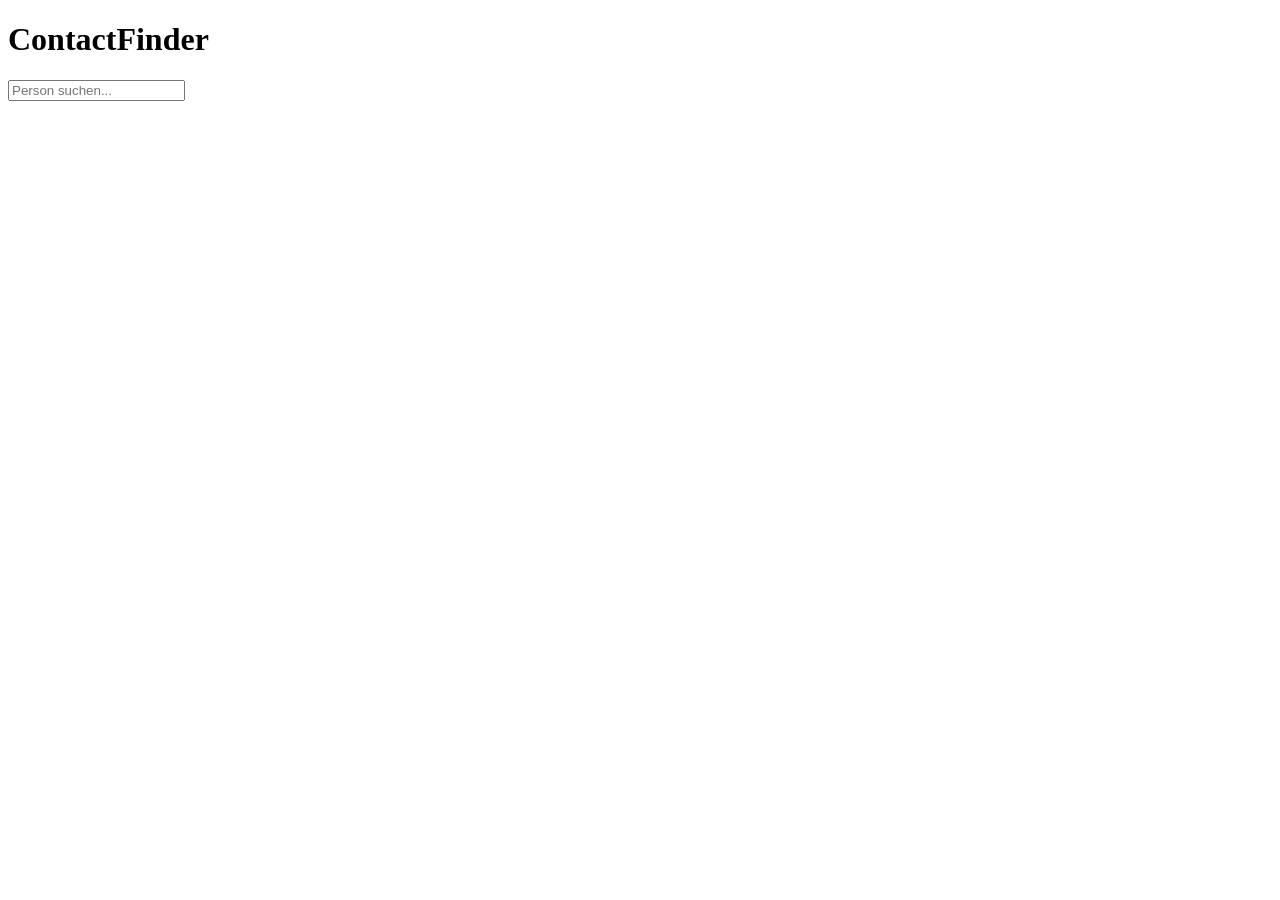
==== index.html @ 4f98c47f "Add initial HTML structure for ContactFinder" ====
<!DOCTYPE html>
<html lang="de">
<head>
    <meta charset="UTF-8">
    <meta name="viewport" content="width=device-width, initial-scale=1.0">
    <title>ContactFinder</title>
    <link rel="stylesheet" href="style.css">
</head>

<body>

<div class="container">

    <h1>ContactFinder</h1>

    <input 
        id="search"
        type="text"
        placeholder="Person suchen..."
    >

    <div id="results"></div>

</div>


<script src="script.js"></script>

</body>
</html>
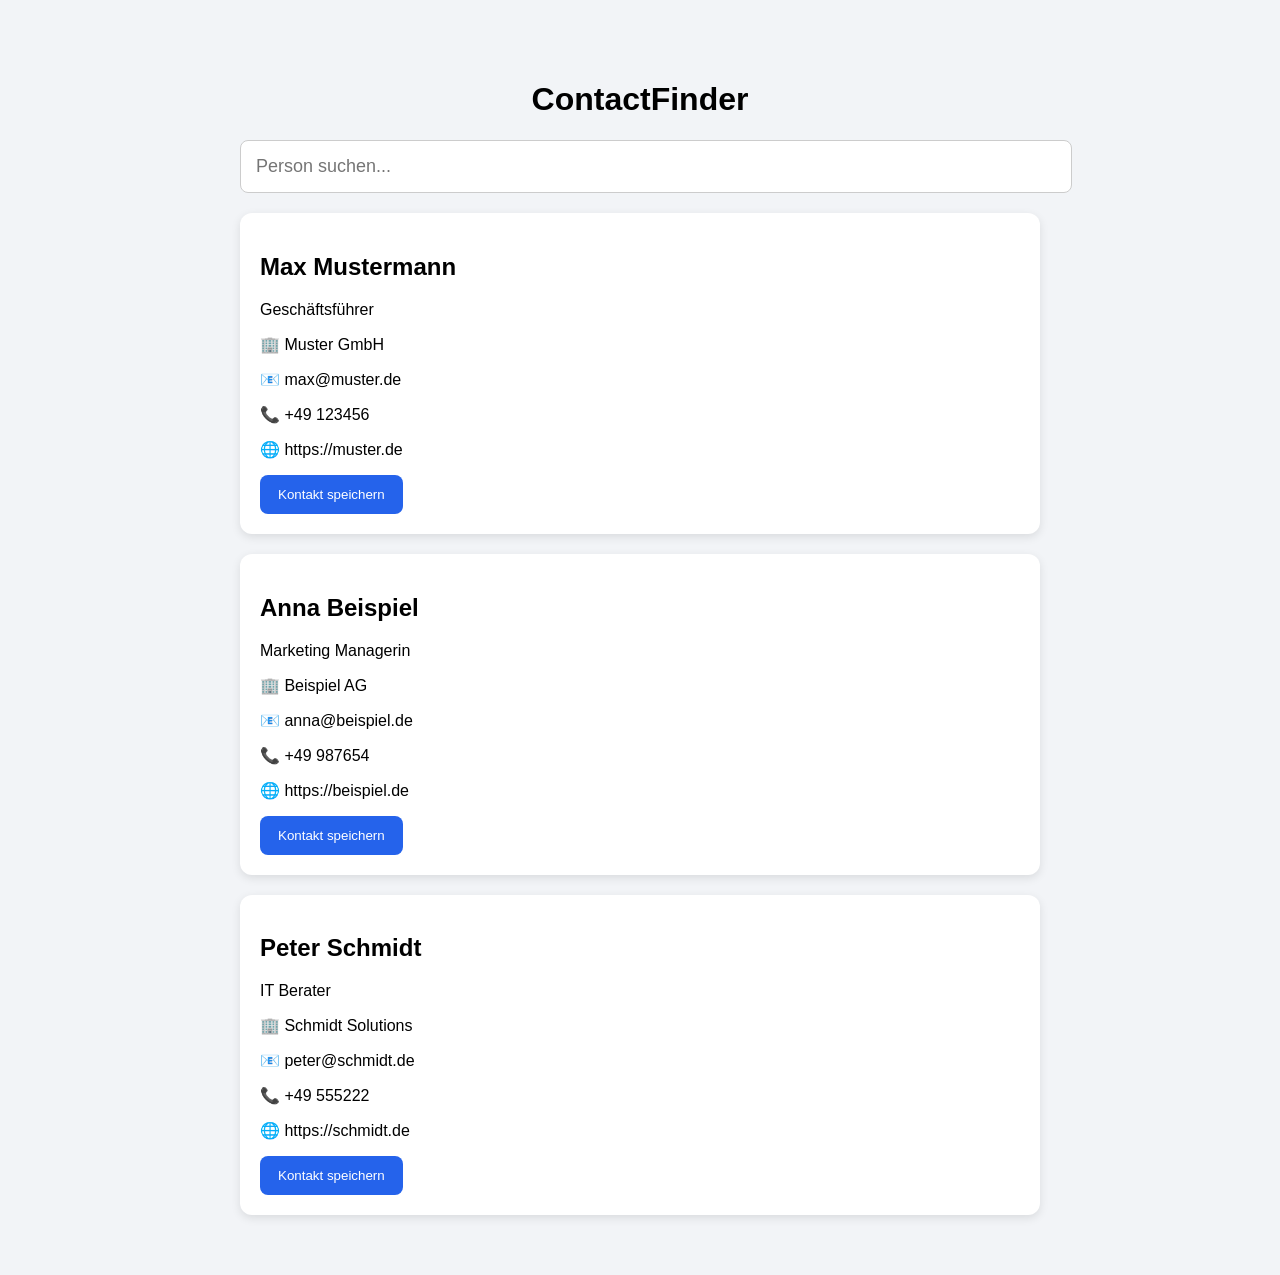
==== commit 88c9b7b7: "Remove unnecessary meta viewport tag" ====
--- a/index.html
+++ b/index.html
@@ -1,25 +1,24 @@
 <!DOCTYPE html>
 <html lang="de">
+
 <head>
-    <meta charset="UTF-8">
-    <meta name="viewport" content="width=device-width, initial-scale=1.0">
-    <title>ContactFinder</title>
-    <link rel="stylesheet" href="style.css">
+<meta charset="UTF-8">
+<title>ContactFinder</title>
+<link rel="stylesheet" href="style.css">
 </head>
 
 <body>
 
 <div class="container">
 
-    <h1>ContactFinder</h1>
+<h1>ContactFinder</h1>
 
-    <input 
-        id="search"
-        type="text"
-        placeholder="Person suchen..."
-    >
+<input 
+id="search"
+placeholder="Person suchen..."
+>
 
-    <div id="results"></div>
+<div id="results"></div>
 
 </div>
 
@@ -27,4 +26,5 @@
 <script src="script.js"></script>
 
 </body>
+
 </html>
--- a/style.css
+++ b/style.css
@@ -0,0 +1,66 @@
+body {
+    margin: 0;
+    font-family: Arial, sans-serif;
+    background: #f2f4f7;
+}
+
+
+.container {
+    max-width: 800px;
+    margin: 40px auto;
+    padding: 20px;
+}
+
+
+h1 {
+    text-align: center;
+}
+
+
+input {
+    width: 100%;
+    padding: 15px;
+    font-size: 18px;
+    border-radius: 8px;
+    border: 1px solid #ccc;
+}
+
+
+.card {
+
+    background: white;
+
+    margin-top: 20px;
+
+    padding: 20px;
+
+    border-radius: 12px;
+
+    box-shadow:
+    0 3px 10px rgba(0,0,0,0.1);
+
+}
+
+
+button {
+
+    background: #2563eb;
+
+    color: white;
+
+    border: none;
+
+    padding: 12px 18px;
+
+    border-radius: 8px;
+
+    cursor: pointer;
+
+}
+
+
+button:hover {
+
+    background:#1d4ed8;
+
+}
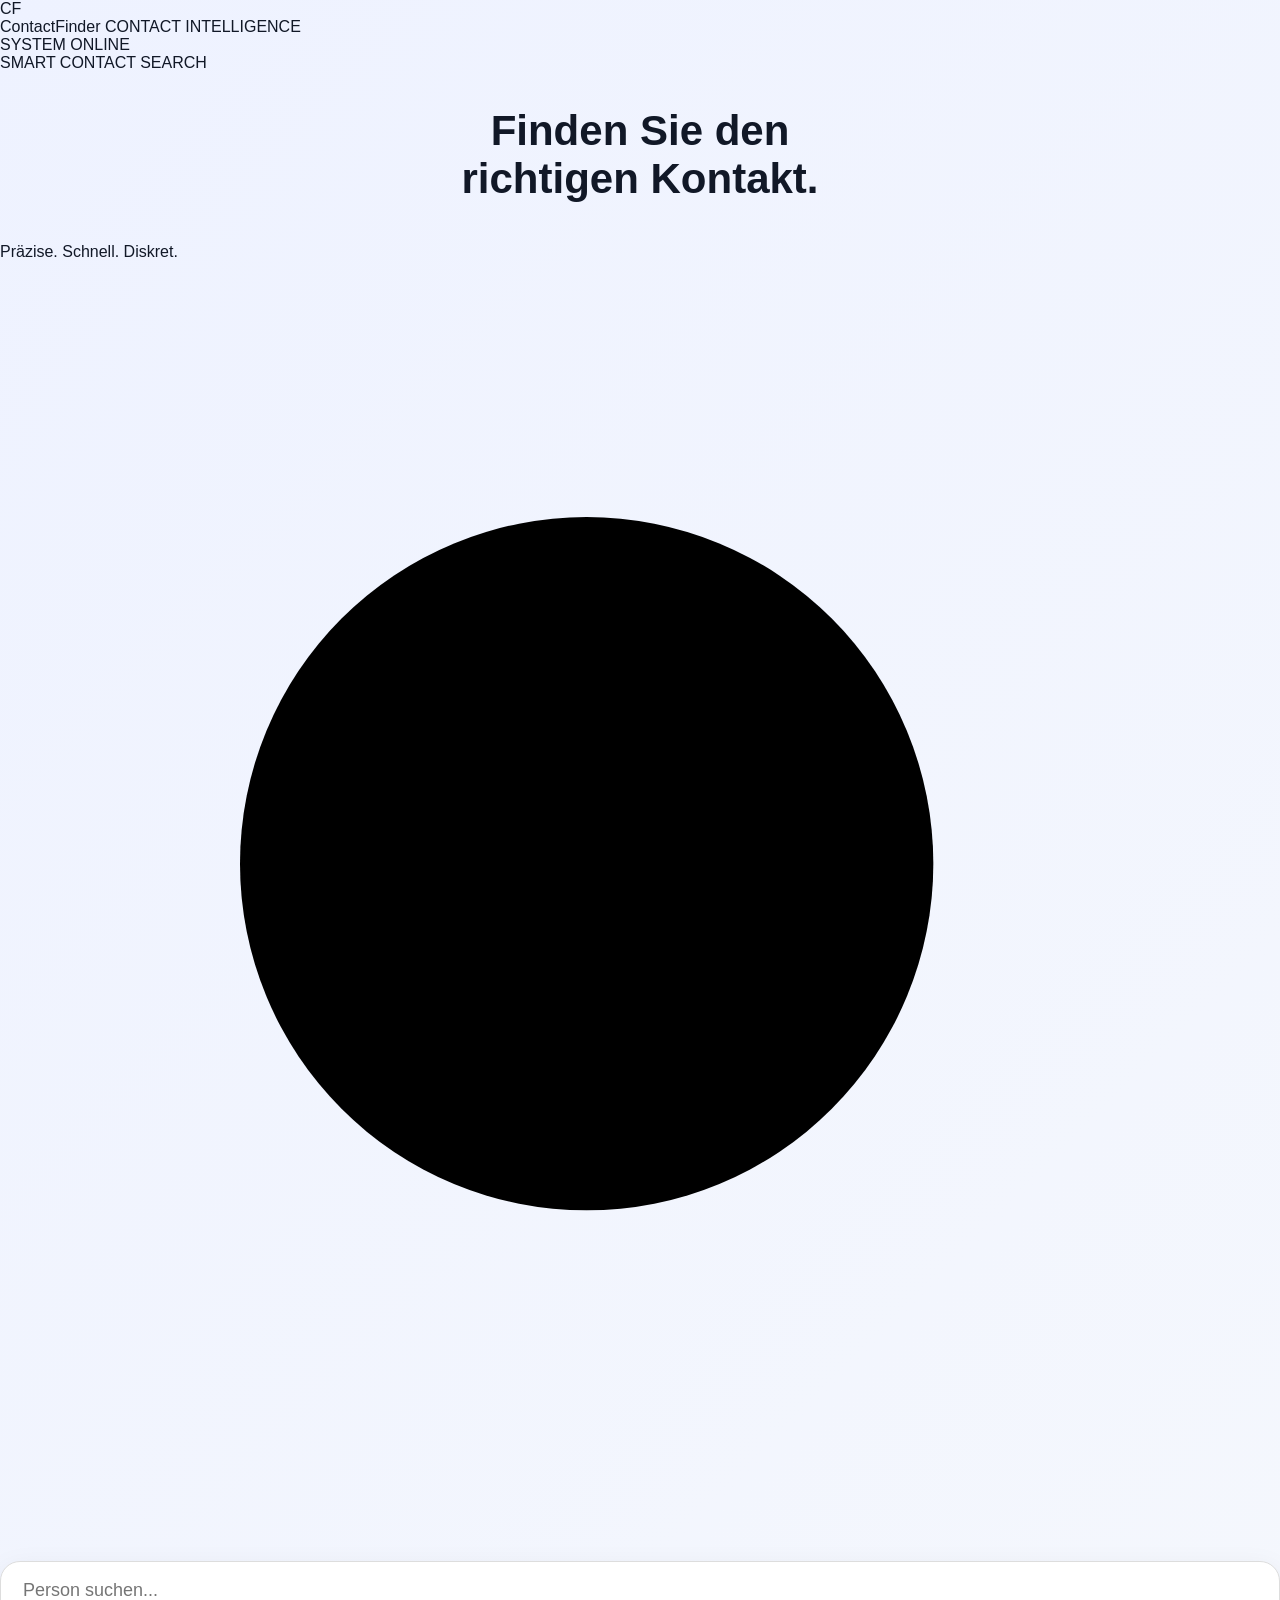
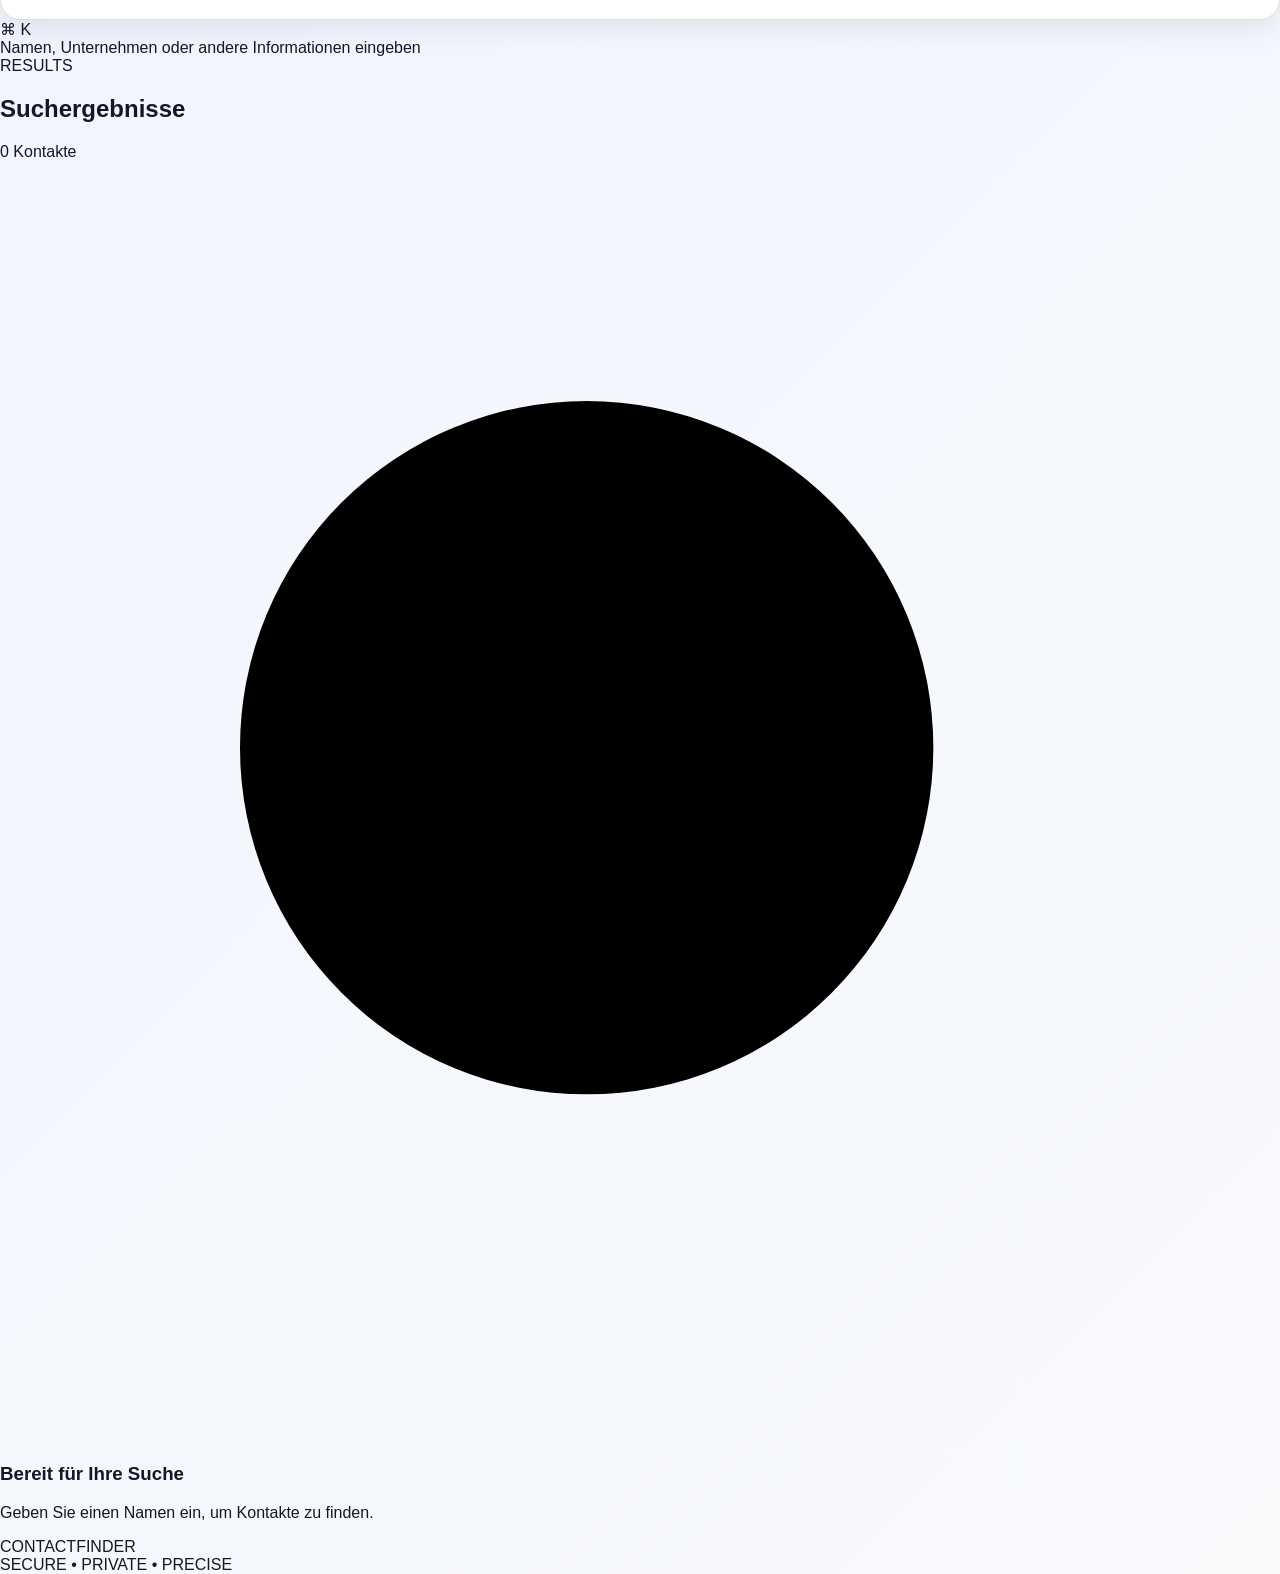
==== commit fee73b3b: "index.html aktualisieren" ====
--- a/index.html
+++ b/index.html
@@ -2,29 +2,157 @@
 <html lang="de">
 
 <head>
-<meta charset="UTF-8">
-<title>ContactFinder</title>
-<link rel="stylesheet" href="style.css">
+    <meta charset="UTF-8">
+    <meta name="viewport" content="width=device-width, initial-scale=1.0">
+
+    <title>ContactFinder</title>
+
+    <meta name="description" content="ContactFinder – Kontakte präzise und elegant finden.">
+
+    <link rel="stylesheet" href="style.css">
 </head>
 
 <body>
 
-<div class="container">
+    <main class="app">
 
-<h1>ContactFinder</h1>
+        <!-- Header -->
+        <header class="header">
 
-<input 
-id="search"
-placeholder="Person suchen..."
->
+            <div class="brand">
+                <div class="brand-mark">
+                    CF
+                </div>
 
-<div id="results"></div>
+                <div class="brand-text">
+                    <span class="brand-name">ContactFinder</span>
+                    <span class="brand-subtitle">CONTACT INTELLIGENCE</span>
+                </div>
+            </div>
 
-</div>
+            <div class="header-status">
+                <span class="status-dot"></span>
+                SYSTEM ONLINE
+            </div>
+
+        </header>
 
 
-<script src="script.js"></script>
+        <!-- Hero -->
+        <section class="hero">
+
+            <div class="hero-label">
+                <span></span>
+                SMART CONTACT SEARCH
+            </div>
+
+            <h1>
+                Finden Sie den<br>
+                <strong>richtigen Kontakt.</strong>
+            </h1>
+
+            <p>
+                Präzise. Schnell. Diskret.
+            </p>
+
+        </section>
+
+
+        <!-- Search -->
+        <section class="search-section">
+
+            <div class="search-container">
+
+                <div class="search-icon">
+                    <svg viewBox="0 0 24 24" aria-hidden="true">
+                        <circle cx="11" cy="11" r="6.5"></circle>
+                        <line x1="16" y1="16" x2="21" y2="21"></line>
+                    </svg>
+                </div>
+
+                <input
+                    id="search"
+                    type="search"
+                    placeholder="Person suchen..."
+                    autocomplete="off"
+                    spellcheck="false"
+                >
+
+                <div class="search-command">
+                    ⌘ K
+                </div>
+
+            </div>
+
+            <div class="search-hint">
+                Namen, Unternehmen oder andere Informationen eingeben
+            </div>
+
+        </section>
+
+
+        <!-- Results -->
+        <section class="results-section">
+
+            <div class="section-header">
+
+                <div>
+                    <span class="section-label">RESULTS</span>
+                    <h2>Suchergebnisse</h2>
+                </div>
+
+                <div id="resultCount" class="result-count">
+                    0 Kontakte
+                </div>
+
+            </div>
+
+            <div id="results" class="results">
+
+                <div class="empty-state">
+
+                    <div class="empty-icon">
+                        <svg viewBox="0 0 24 24" aria-hidden="true">
+                            <circle cx="11" cy="11" r="6.5"></circle>
+                            <line x1="16" y1="16" x2="21" y2="21"></line>
+                        </svg>
+                    </div>
+
+                    <h3>Bereit für Ihre Suche</h3>
+
+                    <p>
+                        Geben Sie einen Namen ein, um Kontakte zu finden.
+                    </p>
+
+                </div>
+
+            </div>
+
+        </section>
+
+
+        <!-- Footer -->
+        <footer class="footer">
+
+            <div>
+                CONTACTFINDER
+            </div>
+
+            <div>
+                <span>SECURE</span>
+                <span class="footer-separator">•</span>
+                <span>PRIVATE</span>
+                <span class="footer-separator">•</span>
+                <span>PRECISE</span>
+            </div>
+
+        </footer>
+
+    </main>
+
+
+    <script src="script.js"></script>
 
 </body>
 
-</html>
+</html>
--- a/style.css
+++ b/style.css
@@ -1,66 +1,177 @@
-body {
-    margin: 0;
-    font-family: Arial, sans-serif;
-    background: #f2f4f7;
+* {
+    box-sizing: border-box;
 }
 
 
-.container {
-    max-width: 800px;
-    margin: 40px auto;
-    padding: 20px;
+body {
+
+    margin:0;
+
+    min-height:100vh;
+
+    font-family:
+    "Inter",
+    "Segoe UI",
+    Arial,
+    sans-serif;
+
+    background:
+    linear-gradient(
+        135deg,
+        #eef2ff,
+        #f8fafc
+    );
+
+    color:#111827;
+
 }
 
 
-h1 {
-    text-align: center;
+
+.container {
+
+    max-width:900px;
+
+    margin:auto;
+
+    padding:40px 20px;
+
 }
 
 
+
+h1 {
+
+    text-align:center;
+
+    font-size:42px;
+
+    font-weight:700;
+
+    margin-bottom:40px;
+
+}
+
+
+
 input {
-    width: 100%;
-    padding: 15px;
-    font-size: 18px;
-    border-radius: 8px;
-    border: 1px solid #ccc;
+
+    width:100%;
+
+    padding:18px 22px;
+
+    font-size:18px;
+
+    border-radius:20px;
+
+    border:1px solid #ddd;
+
+    outline:none;
+
+    background:white;
+
+    box-shadow:
+    0 10px 30px rgba(0,0,0,0.08);
+
 }
+
+
+
+input:focus {
+
+    border-color:#2563eb;
+
+}
+
 
 
 .card {
 
-    background: white;
+    background:
+    rgba(255,255,255,0.85);
 
-    margin-top: 20px;
+    backdrop-filter:
+    blur(10px);
 
-    padding: 20px;
+    margin-top:30px;
 
-    border-radius: 12px;
+    padding:35px;
+
+    border-radius:25px;
 
     box-shadow:
-    0 3px 10px rgba(0,0,0,0.1);
+
+    0 20px 50px rgba(0,0,0,0.08);
 
 }
 
 
-button {
 
-    background: #2563eb;
+.card h1,
+.card h2 {
 
-    color: white;
+    margin-top:0;
 
-    border: none;
-
-    padding: 12px 18px;
-
-    border-radius: 8px;
-
-    cursor: pointer;
+    font-size:32px;
 
 }
 
 
+
+.card p {
+
+    font-size:17px;
+
+    line-height:1.6;
+
+}
+
+
+
+.card a {
+
+    display:inline-block;
+
+    margin-top:20px;
+
+    padding:12px 20px;
+
+    background:#2563eb;
+
+    color:white;
+
+    text-decoration:none;
+
+    border-radius:12px;
+
+}
+
+
+
+button {
+
+    margin-top:20px;
+
+    padding:14px 25px;
+
+    border:none;
+
+    border-radius:14px;
+
+    background:#111827;
+
+    color:white;
+
+    font-size:16px;
+
+    cursor:pointer;
+
+}
+
+
+
 button:hover {
 
-    background:#1d4ed8;
+    transform:translateY(-2px);
 
-}
+}
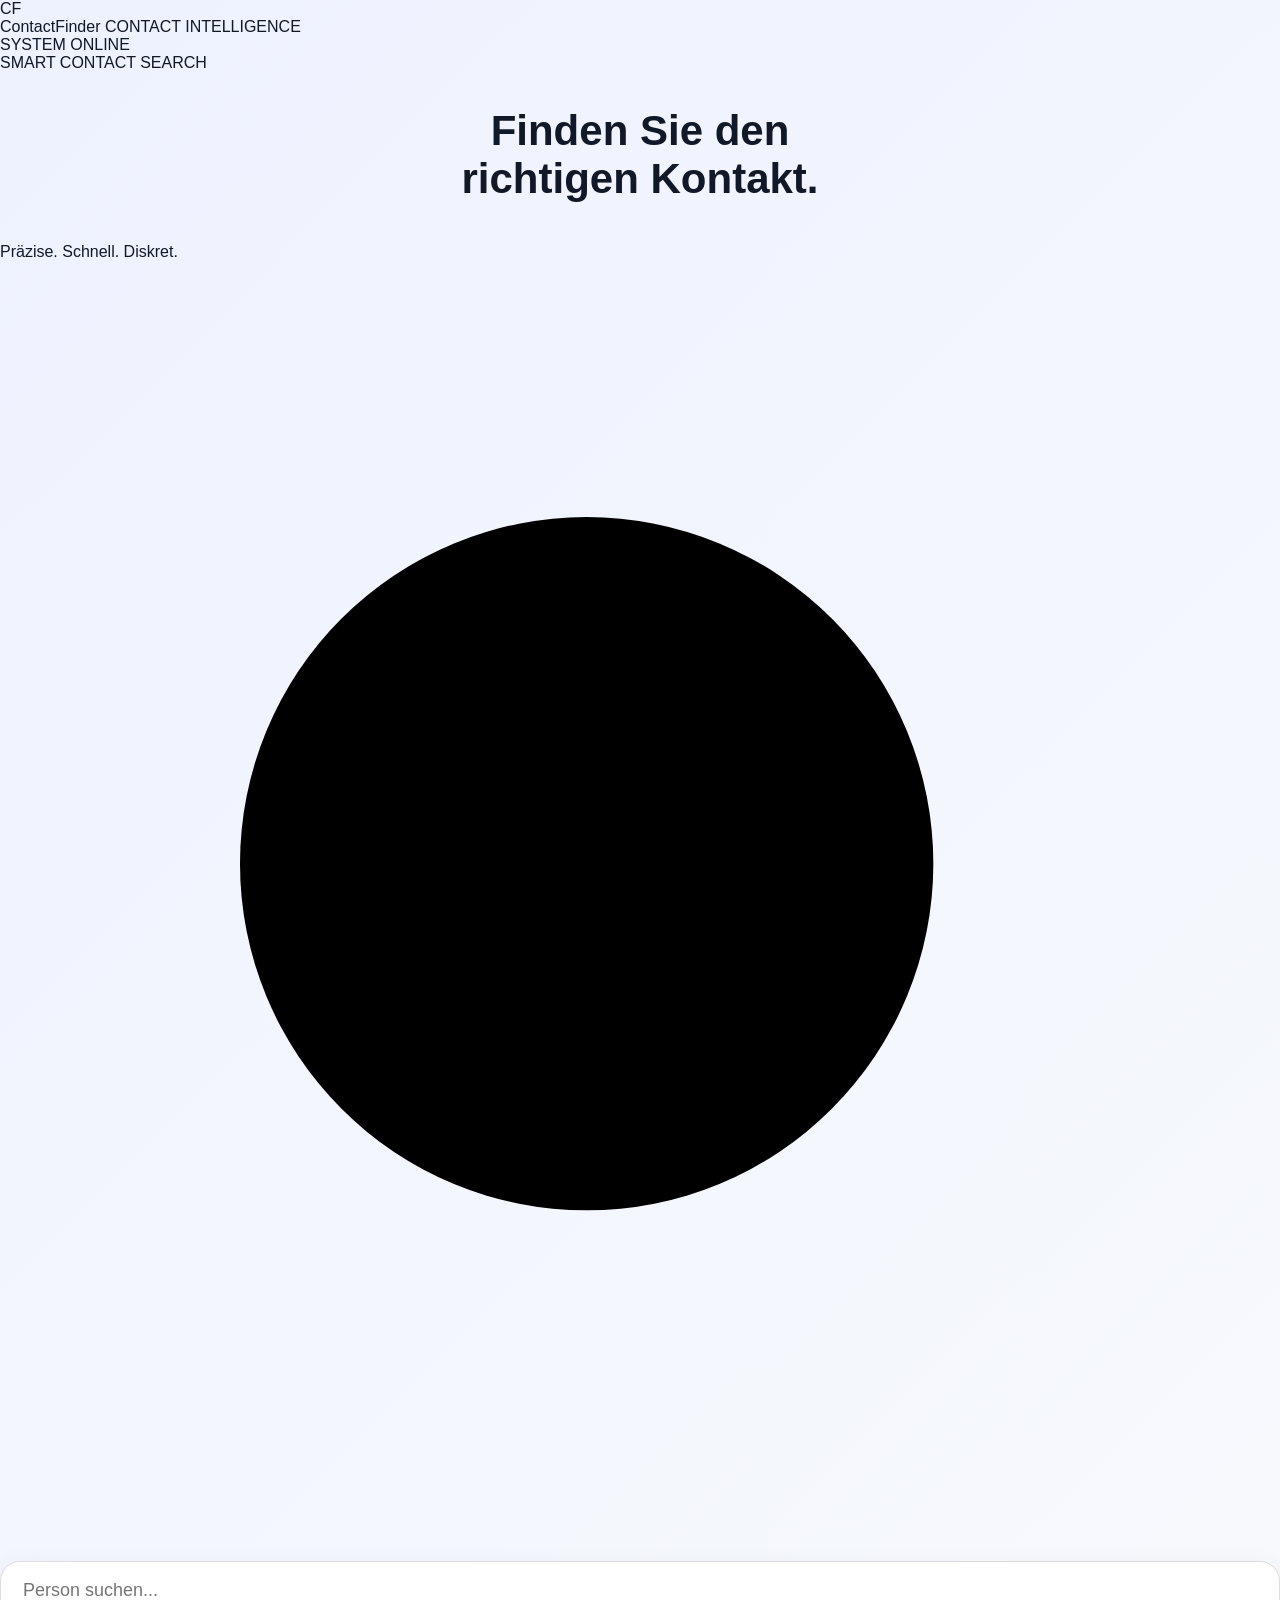
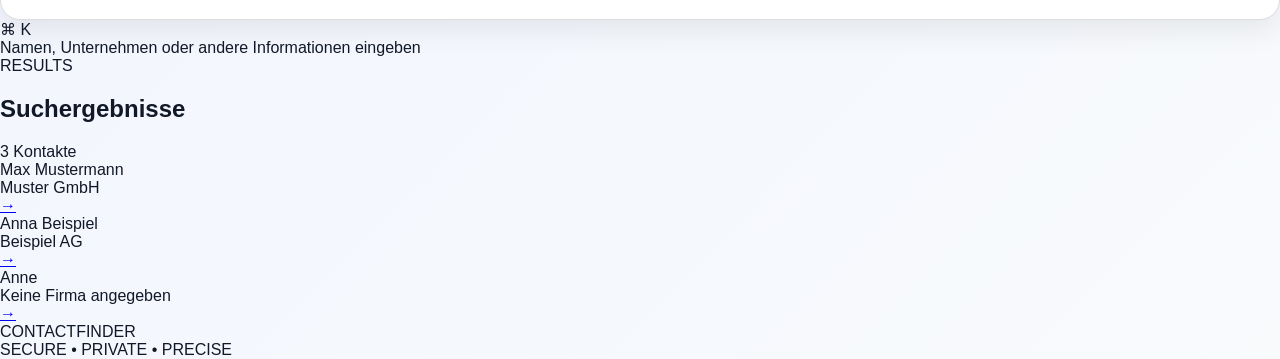
==== commit fe234c1b: "index.html aktualisieren" ====
--- a/index.html
+++ b/index.html
@@ -1,158 +1,201 @@
 <!DOCTYPE html>
 <html lang="de">
-
 <head>
     <meta charset="UTF-8">
-    <meta name="viewport" content="width=device-width, initial-scale=1.0">
-
+    <meta
+        name="viewport"
+        content="width=device-width, initial-scale=1.0"
+    >
+    <meta
+        name="description"
+        content="ContactFinder – Kontakte präzise und elegant finden."
+    >
+    <meta
+        name="theme-color"
+        content="#090909"
+    >
     <title>ContactFinder</title>
-
-    <meta name="description" content="ContactFinder – Kontakte präzise und elegant finden.">
-
     <link rel="stylesheet" href="style.css">
 </head>
-
 <body>
-
     <main class="app">
-
-        <!-- Header -->
+        <!-- =================================================
+             HEADER
+             ================================================= -->
         <header class="header">
-
             <div class="brand">
-                <div class="brand-mark">
+                <div
+                    class="brand-mark"
+                    aria-hidden="true"
+                >
                     CF
                 </div>
-
                 <div class="brand-text">
-                    <span class="brand-name">ContactFinder</span>
-                    <span class="brand-subtitle">CONTACT INTELLIGENCE</span>
-                </div>
-            </div>
-
-            <div class="header-status">
-                <span class="status-dot"></span>
-                SYSTEM ONLINE
-            </div>
-
+                    <span class="brand-name">
+                        ContactFinder
+                    </span>
+                    <span class="brand-subtitle">
+                        CONTACT INTELLIGENCE
+                    </span>
+                </div>
+            </div>
+            <div
+                class="header-status"
+                aria-label="Systemstatus: Online"
+            >
+                <span
+                    class="status-dot"
+                    aria-hidden="true"
+                ></span>
+                <span>
+                    SYSTEM ONLINE
+                </span>
+            </div>
         </header>
-
-
-        <!-- Hero -->
+        <!-- =================================================
+             HERO
+             ================================================= -->
         <section class="hero">
-
             <div class="hero-label">
-                <span></span>
+                <span aria-hidden="true"></span>
                 SMART CONTACT SEARCH
             </div>
-
             <h1>
                 Finden Sie den<br>
                 <strong>richtigen Kontakt.</strong>
             </h1>
-
             <p>
                 Präzise. Schnell. Diskret.
             </p>
-
         </section>
-
-
-        <!-- Search -->
-        <section class="search-section">
-
+        <!-- =================================================
+             SEARCH
+             ================================================= -->
+        <section
+            class="search-section"
+            aria-label="Kontaktsuche"
+        >
             <div class="search-container">
-
-                <div class="search-icon">
-                    <svg viewBox="0 0 24 24" aria-hidden="true">
-                        <circle cx="11" cy="11" r="6.5"></circle>
-                        <line x1="16" y1="16" x2="21" y2="21"></line>
+                <!-- Search Icon -->
+                <div
+                    class="search-icon"
+                    aria-hidden="true"
+                >
+                    <svg
+                        viewBox="0 0 24 24"
+                        role="img"
+                    >
+                        <circle
+                            cx="11"
+                            cy="11"
+                            r="6.5"
+                        ></circle>
+                        <line
+                            x1="16"
+                            y1="16"
+                            x2="21"
+                            y2="21"
+                        ></line>
                     </svg>
                 </div>
-
+                <!-- Search Input -->
                 <input
                     id="search"
                     type="search"
                     placeholder="Person suchen..."
                     autocomplete="off"
+                    autocorrect="off"
+                    autocapitalize="off"
                     spellcheck="false"
-                >
-
-                <div class="search-command">
+                    aria-label="Person suchen"
+                >
+                <!-- Keyboard Shortcut -->
+                <div
+                    class="search-command"
+                    aria-hidden="true"
+                >
                     ⌘ K
                 </div>
-
-            </div>
-
+            </div>
             <div class="search-hint">
                 Namen, Unternehmen oder andere Informationen eingeben
             </div>
-
         </section>
-
-
-        <!-- Results -->
-        <section class="results-section">
-
+        <!-- =================================================
+             RESULTS
+             ================================================= -->
+        <section
+            class="results-section"
+            aria-label="Suchergebnisse"
+        >
+            <!-- Results Header -->
             <div class="section-header">
-
                 <div>
-                    <span class="section-label">RESULTS</span>
-                    <h2>Suchergebnisse</h2>
-                </div>
-
-                <div id="resultCount" class="result-count">
+                    <span class="section-label">
+                        RESULTS
+                    </span>
+                    <h2>
+                        Suchergebnisse
+                    </h2>
+                </div>
+                <div
+                    id="resultCount"
+                    class="result-count"
+                    aria-live="polite"
+                >
                     0 Kontakte
                 </div>
-
-            </div>
-
-            <div id="results" class="results">
-
-                <div class="empty-state">
-
-                    <div class="empty-icon">
-                        <svg viewBox="0 0 24 24" aria-hidden="true">
-                            <circle cx="11" cy="11" r="6.5"></circle>
-                            <line x1="16" y1="16" x2="21" y2="21"></line>
-                        </svg>
-                    </div>
-
-                    <h3>Bereit für Ihre Suche</h3>
-
-                    <p>
-                        Geben Sie einen Namen ein, um Kontakte zu finden.
-                    </p>
-
-                </div>
-
-            </div>
-
+            </div>
+            <!-- Results Container -->
+            <div
+                id="results"
+                class="results"
+                aria-live="polite"
+            >
+                <!--
+                    Wird automatisch durch
+                    script.js gefüllt.
+                -->
+            </div>
         </section>
-
-
-        <!-- Footer -->
+        <!-- =================================================
+             FOOTER
+             ================================================= -->
         <footer class="footer">
-
             <div>
                 CONTACTFINDER
             </div>
-
             <div>
-                <span>SECURE</span>
-                <span class="footer-separator">•</span>
-                <span>PRIVATE</span>
-                <span class="footer-separator">•</span>
-                <span>PRECISE</span>
-            </div>
-
+                <span>
+                    SECURE
+                </span>
+                <span
+                    class="footer-separator"
+                    aria-hidden="true"
+                >
+                    •
+                </span>
+                <span>
+                    PRIVATE
+                </span>
+                <span
+                    class="footer-separator"
+                    aria-hidden="true"
+                >
+                    •
+                </span>
+                <span>
+                    PRECISE
+                </span>
+            </div>
         </footer>
-
     </main>
-
-
+    <!-- =====================================================
+         JAVASCRIPT
+         WICHTIG:
+         contacts.js MUSS vor script.js geladen werden.
+         ===================================================== -->
+    <script src="contacts.js"></script>
     <script src="script.js"></script>
-
 </body>
-
 </html>
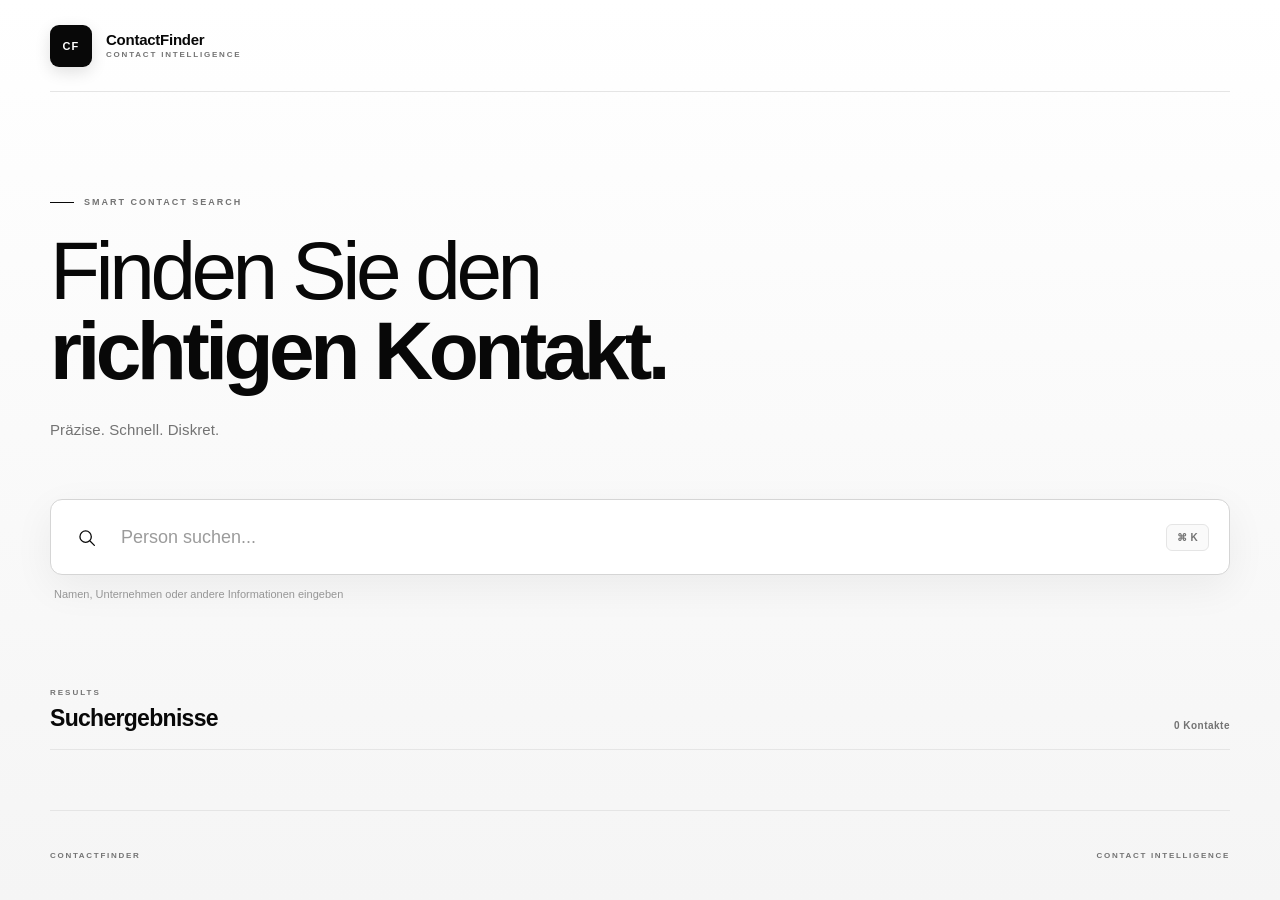
==== commit e63bddc9: "index.html aktualisieren" ====
--- a/index.html
+++ b/index.html
@@ -1,104 +1,132 @@
 <!DOCTYPE html>
 <html lang="de">
+
 <head>
     <meta charset="UTF-8">
+
     <meta
         name="viewport"
         content="width=device-width, initial-scale=1.0"
     >
+
     <meta
         name="description"
         content="ContactFinder – Kontakte präzise und elegant finden."
     >
+
     <meta
         name="theme-color"
-        content="#090909"
-    >
+        content="#080808"
+    >
+
     <title>ContactFinder</title>
-    <link rel="stylesheet" href="style.css">
+
+    <link
+        rel="stylesheet"
+        href="style.css"
+    >
 </head>
+
 <body>
+
     <main class="app">
+
         <!-- =================================================
              HEADER
              ================================================= -->
+
         <header class="header">
+
             <div class="brand">
+
                 <div
                     class="brand-mark"
                     aria-hidden="true"
                 >
                     CF
                 </div>
+
                 <div class="brand-text">
+
                     <span class="brand-name">
                         ContactFinder
                     </span>
+
                     <span class="brand-subtitle">
                         CONTACT INTELLIGENCE
                     </span>
-                </div>
-            </div>
-            <div
-                class="header-status"
-                aria-label="Systemstatus: Online"
-            >
-                <span
-                    class="status-dot"
-                    aria-hidden="true"
-                ></span>
-                <span>
-                    SYSTEM ONLINE
-                </span>
-            </div>
+
+                </div>
+
+            </div>
+
         </header>
+
+
         <!-- =================================================
              HERO
              ================================================= -->
+
         <section class="hero">
+
             <div class="hero-label">
+
                 <span aria-hidden="true"></span>
+
                 SMART CONTACT SEARCH
-            </div>
+
+            </div>
+
             <h1>
                 Finden Sie den<br>
                 <strong>richtigen Kontakt.</strong>
             </h1>
+
             <p>
                 Präzise. Schnell. Diskret.
             </p>
+
         </section>
-        <!-- =================================================
-             SEARCH
-             ================================================= -->
+
+
+        <!-- =================================================
+             SUCHE
+             ================================================= -->
+
         <section
             class="search-section"
             aria-label="Kontaktsuche"
         >
+
             <div class="search-container">
-                <!-- Search Icon -->
+
                 <div
                     class="search-icon"
                     aria-hidden="true"
                 >
+
                     <svg
                         viewBox="0 0 24 24"
-                        role="img"
                     >
+
                         <circle
                             cx="11"
                             cy="11"
                             r="6.5"
                         ></circle>
+
                         <line
                             x1="16"
                             y1="16"
                             x2="21"
                             y2="21"
                         ></line>
+
                     </svg>
-                </div>
-                <!-- Search Input -->
+
+                </div>
+
+
                 <input
                     id="search"
                     type="search"
@@ -109,35 +137,51 @@
                     spellcheck="false"
                     aria-label="Person suchen"
                 >
-                <!-- Keyboard Shortcut -->
+
+
                 <div
                     class="search-command"
                     aria-hidden="true"
                 >
                     ⌘ K
                 </div>
-            </div>
+
+            </div>
+
+
             <div class="search-hint">
+
                 Namen, Unternehmen oder andere Informationen eingeben
-            </div>
+
+            </div>
+
         </section>
-        <!-- =================================================
-             RESULTS
-             ================================================= -->
+
+
+        <!-- =================================================
+             ERGEBNISSE
+             ================================================= -->
+
         <section
             class="results-section"
             aria-label="Suchergebnisse"
         >
-            <!-- Results Header -->
+
             <div class="section-header">
+
                 <div>
+
                     <span class="section-label">
                         RESULTS
                     </span>
+
                     <h2>
                         Suchergebnisse
                     </h2>
-                </div>
+
+                </div>
+
+
                 <div
                     id="resultCount"
                     class="result-count"
@@ -145,57 +189,42 @@
                 >
                     0 Kontakte
                 </div>
-            </div>
-            <!-- Results Container -->
+
+            </div>
+
+
             <div
                 id="results"
                 class="results"
                 aria-live="polite"
-            >
-                <!--
-                    Wird automatisch durch
-                    script.js gefüllt.
-                -->
-            </div>
+            ></div>
+
         </section>
+
+
         <!-- =================================================
              FOOTER
              ================================================= -->
+
         <footer class="footer">
-            <div>
+
+            <span>
                 CONTACTFINDER
-            </div>
-            <div>
-                <span>
-                    SECURE
-                </span>
-                <span
-                    class="footer-separator"
-                    aria-hidden="true"
-                >
-                    •
-                </span>
-                <span>
-                    PRIVATE
-                </span>
-                <span
-                    class="footer-separator"
-                    aria-hidden="true"
-                >
-                    •
-                </span>
-                <span>
-                    PRECISE
-                </span>
-            </div>
+            </span>
+
+            <span>
+                CONTACT INTELLIGENCE
+            </span>
+
         </footer>
+
     </main>
-    <!-- =====================================================
-         JAVASCRIPT
-         WICHTIG:
-         contacts.js MUSS vor script.js geladen werden.
-         ===================================================== -->
-    <script src="contacts.js"></script>
-    <script src="script.js"></script>
+
+
+    <!-- NUR DIESE EINE JAVASCRIPT-DATEI -->
+
+    <script src="app.js"></script>
+
 </body>
+
 </html>
--- a/style.css
+++ b/style.css
@@ -1,177 +1,906 @@
+/* =========================================================
+   CONTACTFINDER
+   Premium Interface
+   White · Black · Silver
+   Minimal · Elegant · Executive
+   ========================================================= */
+/* =========================================================
+   DESIGN TOKENS
+   ========================================================= */
+:root {
+    --black: #080808;
+    --black-2: #111111;
+    --black-3: #181818;
+    --white: #ffffff;
+    --white-2: #fafafa;
+    --white-3: #f5f5f5;
+    --silver: #a1a1a1;
+    --silver-2: #737373;
+    --silver-3: #4d4d4d;
+    --line: #e5e5e5;
+    --line-dark: #d5d5d5;
+    --shadow-small:
+        0 4px 16px rgba(0, 0, 0, 0.04);
+    --shadow-medium:
+        0 12px 40px rgba(0, 0, 0, 0.06);
+    --shadow-large:
+        0 24px 70px rgba(0, 0, 0, 0.09);
+    --radius-small: 8px;
+    --radius-medium: 12px;
+    --radius-large: 18px;
+    --transition-fast: 160ms ease;
+    --transition: 220ms ease;
+}
+/* =========================================================
+   RESET
+   ========================================================= */
 * {
     box-sizing: border-box;
 }
-
-
+html {
+    margin: 0;
+    padding: 0;
+    min-height: 100%;
+    scroll-behavior: smooth;
+}
 body {
-
-    margin:0;
-
-    min-height:100vh;
-
+    margin: 0;
+    padding: 0;
+    min-height: 100vh;
+    background:
+        linear-gradient(
+            180deg,
+            #ffffff 0%,
+            #fafafa 48%,
+            #f5f5f5 100%
+        );
+    color: var(--black);
     font-family:
-    "Inter",
-    "Segoe UI",
-    Arial,
-    sans-serif;
-
+        -apple-system,
+        BlinkMacSystemFont,
+        "SF Pro Display",
+        "SF Pro Text",
+        "Inter",
+        "Helvetica Neue",
+        Arial,
+        sans-serif;
+    font-weight: 400;
+    -webkit-font-smoothing: antialiased;
+    -moz-osx-font-smoothing: grayscale;
+}
+/* =========================================================
+   LINKS
+   ========================================================= */
+a {
+    color: inherit;
+}
+/* =========================================================
+   MAIN APPLICATION
+   ========================================================= */
+.app {
+    width: min(
+        1180px,
+        calc(100% - 48px)
+    );
+    min-height: 100vh;
+    margin: 0 auto;
+    display: flex;
+    flex-direction: column;
+}
+/* =========================================================
+   HEADER
+   ========================================================= */
+.header {
+    height: 92px;
+    display: flex;
+    align-items: center;
+    justify-content: space-between;
+    border-bottom:
+        1px solid var(--line);
+}
+/* =========================================================
+   BRAND
+   ========================================================= */
+.brand {
+    display: flex;
+    align-items: center;
+    gap: 14px;
+    text-decoration: none;
+    color: var(--black);
+}
+.brand-mark {
+    width: 42px;
+    height: 42px;
+    display: flex;
+    align-items: center;
+    justify-content: center;
+    background: var(--black);
+    color: var(--white);
+    border-radius: 9px;
+    font-size: 11px;
+    font-weight: 700;
+    letter-spacing: 1.2px;
+    box-shadow:
+        0 5px 16px rgba(0, 0, 0, 0.12);
+}
+.brand-text {
+    display: flex;
+    flex-direction: column;
+    gap: 4px;
+}
+.brand-name {
+    font-size: 15px;
+    line-height: 1;
+    font-weight: 700;
+    letter-spacing: -0.25px;
+}
+.brand-subtitle {
+    color: var(--silver-2);
+    font-size: 8px;
+    line-height: 1;
+    font-weight: 700;
+    letter-spacing: 1.8px;
+}
+/* =========================================================
+   HEADER STATUS
+   ========================================================= */
+.header-status {
+    display: flex;
+    align-items: center;
+    gap: 9px;
+    color: var(--silver-2);
+    font-size: 8px;
+    line-height: 1;
+    font-weight: 700;
+    letter-spacing: 1.6px;
+}
+.status-dot {
+    width: 6px;
+    height: 6px;
+    flex: 0 0 auto;
+    border-radius: 50%;
+    background: var(--black);
+    box-shadow:
+        0 0 0 3px #eeeeee;
+}
+/* =========================================================
+   HERO
+   ========================================================= */
+.hero {
+    padding-top: 105px;
+    padding-bottom: 58px;
+}
+.hero-label {
+    display: flex;
+    align-items: center;
+    gap: 10px;
+    margin-bottom: 24px;
+    color: var(--silver-2);
+    font-size: 9px;
+    font-weight: 700;
+    letter-spacing: 2px;
+}
+.hero-label span {
+    width: 24px;
+    height: 1px;
+    background: var(--black);
+}
+.hero h1 {
+    max-width: 800px;
+    margin: 0;
+    color: var(--black);
+    font-size:
+        clamp(
+            48px,
+            7vw,
+            82px
+        );
+    line-height: 0.98;
+    font-weight: 300;
+    letter-spacing: -4.5px;
+}
+.hero h1 strong {
+    font-weight: 700;
+}
+.hero p {
+    margin: 27px 0 0;
+    color: var(--silver-2);
+    font-size: 15px;
+    line-height: 1.5;
+    letter-spacing: 0.1px;
+}
+/* =========================================================
+   SEARCH SECTION
+   ========================================================= */
+.search-section {
+    margin-bottom: 78px;
+}
+.search-container {
+    position: relative;
+    height: 76px;
+    display: flex;
+    align-items: center;
+    background: var(--white);
+    border:
+        1px solid var(--line-dark);
+    border-radius: var(--radius-medium);
+    box-shadow:
+        var(--shadow-medium);
+    transition:
+        border-color var(--transition),
+        box-shadow var(--transition),
+        transform var(--transition);
+}
+.search-container:hover {
+    border-color: #c5c5c5;
+}
+.search-container:focus-within {
+    border-color: #8d8d8d;
+    box-shadow:
+        0 18px 55px rgba(0, 0, 0, 0.085);
+    transform:
+        translateY(-1px);
+}
+/* =========================================================
+   SEARCH ICON
+   ========================================================= */
+.search-icon {
+    width: 70px;
+    flex: 0 0 70px;
+    display: flex;
+    align-items: center;
+    justify-content: center;
+}
+.search-icon svg {
+    width: 21px;
+    height: 21px;
+    fill: none;
+    stroke: var(--black);
+    stroke-width: 1.5;
+    stroke-linecap: round;
+}
+/* =========================================================
+   SEARCH INPUT
+   ========================================================= */
+#search {
+    flex: 1;
+    width: 100%;
+    height: 100%;
+    min-width: 0;
+    padding: 0;
+    border: 0;
+    outline: 0;
+    background: transparent;
+    color: var(--black);
+    font-family: inherit;
+    font-size: 18px;
+    font-weight: 400;
+}
+#search::placeholder {
+    color: #9b9b9b;
+}
+#search::-webkit-search-cancel-button {
+    cursor: pointer;
+}
+/* =========================================================
+   SEARCH COMMAND
+   ========================================================= */
+.search-command {
+    margin-right: 20px;
+    padding:
+        7px 10px;
+    border:
+        1px solid var(--line);
+    border-radius: 6px;
+    background: var(--white-2);
+    color: var(--silver-2);
+    font-size: 10px;
+    font-weight: 600;
+    letter-spacing: 0.4px;
+}
+/* =========================================================
+   SEARCH HINT
+   ========================================================= */
+.search-hint {
+    margin-top: 12px;
+    margin-left: 4px;
+    color: #999999;
+    font-size: 11px;
+    line-height: 1.4;
+}
+/* =========================================================
+   RESULTS
+   ========================================================= */
+.results-section {
+    flex: 1;
+    width: 100%;
+}
+.section-header {
+    display: flex;
+    align-items: flex-end;
+    justify-content: space-between;
+    gap: 20px;
+    padding-bottom: 18px;
+    border-bottom:
+        1px solid var(--line);
+}
+.section-label {
+    color: var(--silver-2);
+    font-size: 8px;
+    font-weight: 700;
+    letter-spacing: 2px;
+}
+.section-header h2 {
+    margin: 7px 0 0;
+    color: var(--black);
+    font-size: 23px;
+    line-height: 1.1;
+    font-weight: 600;
+    letter-spacing: -0.7px;
+}
+.result-count {
+    color: var(--silver-2);
+    font-size: 10px;
+    font-weight: 600;
+    white-space: nowrap;
+    letter-spacing: 0.5px;
+}
+/* =========================================================
+   RESULT CARD
+   ========================================================= */
+.results {
+    width: 100%;
+}
+.result-card {
+    min-height: 82px;
+    display: flex;
+    align-items: center;
+    justify-content: space-between;
+    gap: 20px;
+    padding:
+        20px 22px;
+    border-bottom:
+        1px solid var(--line);
+    background: transparent;
+    transition:
+        background var(--transition),
+        padding var(--transition);
+}
+.result-card:hover {
+    background: #fafafa;
+    padding-left: 27px;
+    padding-right: 27px;
+}
+.result-card-name {
+    color: var(--black);
+    font-size: 15px;
+    line-height: 1.3;
+    font-weight: 600;
+    letter-spacing: -0.2px;
+}
+.result-card-info {
+    margin-top: 5px;
+    color: var(--silver-2);
+    font-size: 11px;
+    line-height: 1.4;
+}
+.result-card-arrow {
+    width: 34px;
+    height: 34px;
+    flex: 0 0 34px;
+    display: flex;
+    align-items: center;
+    justify-content: center;
+    border:
+        1px solid var(--line);
+    border-radius: 50%;
+    background: var(--white);
+    color: var(--black);
+    text-decoration: none;
+    font-size: 15px;
+    transition:
+        background var(--transition-fast),
+        color var(--transition-fast),
+        border-color var(--transition-fast),
+        transform var(--transition-fast);
+}
+.result-card-arrow:hover {
+    background: var(--black);
+    color: var(--white);
+    border-color: var(--black);
+    transform:
+        translateX(2px);
+}
+/* =========================================================
+   EMPTY STATE
+   ========================================================= */
+.empty-state {
+    min-height: 270px;
+    display: flex;
+    flex-direction: column;
+    align-items: center;
+    justify-content: center;
+    padding: 50px 20px;
+    text-align: center;
+}
+.empty-icon {
+    width: 54px;
+    height: 54px;
+    margin-bottom: 19px;
+    display: flex;
+    align-items: center;
+    justify-content: center;
+    border:
+        1px solid var(--line-dark);
+    border-radius: 50%;
+    background: var(--white);
+    box-shadow:
+        var(--shadow-small);
+}
+.empty-icon svg {
+    width: 19px;
+    height: 19px;
+    fill: none;
+    stroke: #888888;
+    stroke-width: 1.5;
+    stroke-linecap: round;
+}
+.empty-state h3 {
+    margin: 0;
+    color: var(--black);
+    font-size: 15px;
+    font-weight: 600;
+    letter-spacing: -0.2px;
+}
+.empty-state p {
+    margin: 8px 0 0;
+    color: #999999;
+    font-size: 12px;
+    line-height: 1.5;
+}
+/* =========================================================
+   PROFILE PAGE
+   ========================================================= */
+.profile-page {
+    min-height: 100vh;
+}
+/* =========================================================
+   PROFILE NAVIGATION
+   ========================================================= */
+.profile-navigation {
+    padding-top: 34px;
+}
+.back-link {
+    display: inline-flex;
+    align-items: center;
+    gap: 9px;
+    color: var(--silver-2);
+    text-decoration: none;
+    font-size: 11px;
+    font-weight: 600;
+    letter-spacing: 0.1px;
+    transition:
+        color var(--transition-fast),
+        transform var(--transition-fast);
+}
+.back-link span {
+    font-size: 15px;
+    line-height: 1;
+}
+.back-link:hover {
+    color: var(--black);
+    transform:
+        translateX(-2px);
+}
+/* =========================================================
+   PROFILE
+   ========================================================= */
+.profile {
+    width: 100%;
+    max-width: 900px;
+    margin:
+        72px auto 100px;
+}
+/* =========================================================
+   PROFILE CARD
+   ========================================================= */
+.profile .card {
+    position: relative;
+    overflow: hidden;
+    padding:
+        58px;
+    background: var(--white);
+    border:
+        1px solid var(--line);
+    border-radius:
+        var(--radius-large);
+    box-shadow:
+        var(--shadow-large);
+}
+/* Subtle top line */
+.profile .card::before {
+    content: "";
+    position: absolute;
+    top: 0;
+    left: 0;
+    width: 100%;
+    height: 2px;
     background:
-    linear-gradient(
-        135deg,
-        #eef2ff,
-        #f8fafc
-    );
-
-    color:#111827;
-
-}
-
-
-
-.container {
-
-    max-width:900px;
-
-    margin:auto;
-
-    padding:40px 20px;
-
-}
-
-
-
-h1 {
-
-    text-align:center;
-
-    font-size:42px;
-
-    font-weight:700;
-
-    margin-bottom:40px;
-
-}
-
-
-
-input {
-
-    width:100%;
-
-    padding:18px 22px;
-
-    font-size:18px;
-
-    border-radius:20px;
-
-    border:1px solid #ddd;
-
-    outline:none;
-
-    background:white;
-
+        linear-gradient(
+            90deg,
+            var(--black),
+            #bdbdbd,
+            var(--black)
+        );
+}
+/* =========================================================
+   PROFILE IDENTITY
+   ========================================================= */
+.profile .card h1 {
+    margin: 0;
+    color: var(--black);
+    font-size:
+        clamp(
+            36px,
+            5vw,
+            56px
+        );
+    line-height: 1;
+    font-weight: 700;
+    letter-spacing: -2.5px;
+}
+.profile .card h3 {
+    margin:
+        13px 0 0;
+    color: var(--silver-2);
+    font-size: 12px;
+    line-height: 1.4;
+    font-weight: 700;
+    text-transform: uppercase;
+    letter-spacing: 1.5px;
+}
+/* =========================================================
+   PROFILE INFORMATION
+   ========================================================= */
+.profile .card p {
+    margin:
+        0;
+    padding:
+        18px 0;
+    border-bottom:
+        1px solid var(--line);
+    color: var(--silver-3);
+    font-size: 14px;
+    line-height: 1.5;
+}
+.profile .card h3 + p {
+    margin-top: 38px;
+}
+.profile .card p strong {
+    color: var(--black);
+}
+/* =========================================================
+   PROFILE LINKS
+   ========================================================= */
+.profile .card p a {
+    color: var(--black);
+    text-decoration: none;
+    border-bottom:
+        1px solid #bdbdbd;
+    transition:
+        border-color var(--transition-fast),
+        color var(--transition-fast);
+}
+.profile .card p a:hover {
+    border-color: var(--black);
+}
+/* =========================================================
+   BUTTON
+   ========================================================= */
+button {
+    appearance: none;
+    display: inline-flex;
+    align-items: center;
+    justify-content: center;
+    min-height: 50px;
+    margin-top: 34px;
+    padding:
+        0 25px;
+    border:
+        1px solid var(--black);
+    border-radius:
+        var(--radius-small);
+    background:
+        var(--black);
+    color:
+        var(--white);
+    font-family: inherit;
+    font-size: 11px;
+    font-weight: 700;
+    letter-spacing: 0.8px;
+    text-transform: uppercase;
+    cursor: pointer;
     box-shadow:
-    0 10px 30px rgba(0,0,0,0.08);
-
-}
-
-
-
-input:focus {
-
-    border-color:#2563eb;
-
-}
-
-
-
-.card {
-
+        0 8px 20px rgba(0, 0, 0, 0.12);
+    transition:
+        background var(--transition-fast),
+        color var(--transition-fast),
+        transform var(--transition-fast),
+        box-shadow var(--transition-fast);
+}
+button:hover {
     background:
-    rgba(255,255,255,0.85);
-
-    backdrop-filter:
-    blur(10px);
-
-    margin-top:30px;
-
-    padding:35px;
-
-    border-radius:25px;
-
+        var(--white);
+    color:
+        var(--black);
     box-shadow:
-
-    0 20px 50px rgba(0,0,0,0.08);
-
-}
-
-
-
-.card h1,
-.card h2 {
-
-    margin-top:0;
-
-    font-size:32px;
-
-}
-
-
-
-.card p {
-
-    font-size:17px;
-
-    line-height:1.6;
-
-}
-
-
-
-.card a {
-
-    display:inline-block;
-
-    margin-top:20px;
-
-    padding:12px 20px;
-
-    background:#2563eb;
-
-    color:white;
-
-    text-decoration:none;
-
-    border-radius:12px;
-
-}
-
-
-
-button {
-
-    margin-top:20px;
-
-    padding:14px 25px;
-
-    border:none;
-
-    border-radius:14px;
-
-    background:#111827;
-
-    color:white;
-
-    font-size:16px;
-
-    cursor:pointer;
-
-}
-
-
-
-button:hover {
-
-    transform:translateY(-2px);
-
+        0 12px 28px rgba(0, 0, 0, 0.1);
+    transform:
+        translateY(-1px);
+}
+button:active {
+    transform:
+        translateY(0);
+    box-shadow:
+        0 5px 14px rgba(0, 0, 0, 0.08);
+}
+button:focus-visible {
+    outline:
+        2px solid var(--black);
+    outline-offset:
+        4px;
+}
+/* =========================================================
+   ERROR / NOT FOUND
+   ========================================================= */
+.profile .card h2 {
+    margin: 0;
+    color: var(--black);
+    font-size: 28px;
+    line-height: 1.1;
+    font-weight: 700;
+    letter-spacing: -1px;
+}
+.profile .card h2 + p {
+    margin-top: 14px;
+    padding: 0;
+    border: 0;
+    color: var(--silver-2);
+}
+/* =========================================================
+   FOOTER
+   ========================================================= */
+.footer {
+    margin-top: auto;
+    min-height: 90px;
+    display: flex;
+    align-items: center;
+    justify-content: space-between;
+    gap: 20px;
+    border-top:
+        1px solid var(--line);
+    color: var(--silver-2);
+    font-size: 8px;
+    font-weight: 700;
+    letter-spacing: 1.7px;
+}
+.footer > div:first-child {
+    color: var(--black);
+}
+.footer-separator {
+    margin:
+        0 7px;
+    color: #c5c5c5;
+}
+/* =========================================================
+   SELECTION
+   ========================================================= */
+::selection {
+    background:
+        var(--black);
+    color:
+        var(--white);
+}
+/* =========================================================
+   SCROLLBAR
+   ========================================================= */
+::-webkit-scrollbar {
+    width: 8px;
+}
+::-webkit-scrollbar-track {
+    background:
+        var(--white-3);
+}
+::-webkit-scrollbar-thumb {
+    background:
+        #c5c5c5;
+    border-radius:
+        10px;
+}
+::-webkit-scrollbar-thumb:hover {
+    background:
+        #999999;
+}
+/* =========================================================
+   MOBILE
+   ========================================================= */
+@media (max-width: 700px) {
+    .app {
+        width:
+            min(
+                100% - 32px,
+                1180px
+            );
+    }
+    .header {
+        height: 78px;
+    }
+    .header-status {
+        display: none;
+    }
+    .hero {
+        padding-top:
+            72px;
+        padding-bottom:
+            42px;
+    }
+    .hero-label {
+        margin-bottom:
+            20px;
+        font-size:
+            8px;
+        letter-spacing:
+            1.6px;
+    }
+    .hero h1 {
+        font-size:
+            clamp(
+                42px,
+                13vw,
+                62px
+            );
+        letter-spacing:
+            -3px;
+    }
+    .hero p {
+        margin-top:
+            20px;
+        font-size:
+            14px;
+    }
+    .search-section {
+        margin-bottom:
+            55px;
+    }
+    .search-container {
+        height:
+            64px;
+    }
+    .search-icon {
+        width:
+            55px;
+        flex-basis:
+            55px;
+    }
+    #search {
+        font-size:
+            16px;
+    }
+    .search-command {
+        display:
+            none;
+    }
+    .search-hint {
+        font-size:
+            10px;
+    }
+    .section-header h2 {
+        font-size:
+            20px;
+    }
+    .result-count {
+        font-size:
+            9px;
+    }
+    .result-card {
+        min-height:
+            76px;
+        padding:
+            18px 4px;
+    }
+    .result-card:hover {
+        padding-left:
+            8px;
+        padding-right:
+            8px;
+    }
+    .profile-navigation {
+        padding-top:
+            25px;
+    }
+    .profile {
+        margin:
+            48px auto 70px;
+    }
+    .profile .card {
+        padding:
+            35px 25px;
+        border-radius:
+            15px;
+    }
+    .profile .card h1 {
+        font-size:
+            38px;
+        letter-spacing:
+            -1.8px;
+    }
+    .profile .card h3 {
+        font-size:
+            10px;
+        letter-spacing:
+            1.2px;
+    }
+    .profile .card p {
+        font-size:
+            13px;
+    }
+    button {
+        width:
+            100%;
+    }
+    .footer {
+        min-height:
+            75px;
+        flex-direction:
+            column;
+        align-items:
+            flex-start;
+        justify-content:
+            center;
+        gap:
+            9px;
+    }
+}
+/* =========================================================
+   VERY SMALL DEVICES
+   ========================================================= */
+@media (max-width: 400px) {
+    .app {
+        width:
+            calc(100% - 24px);
+    }
+    .brand-mark {
+        width:
+            38px;
+        height:
+            38px;
+    }
+    .brand-name {
+        font-size:
+            14px;
+    }
+    .brand-subtitle {
+        font-size:
+            7px;
+        letter-spacing:
+            1.4px;
+    }
+    .hero h1 {
+        font-size:
+            39px;
+        letter-spacing:
+            -2.5px;
+    }
+    .search-container {
+        height:
+            60px;
+    }
+    .profile .card {
+        padding:
+            30px 20px;
+    }
+    .profile .card h1 {
+        font-size:
+            34px;
+    }
 }
